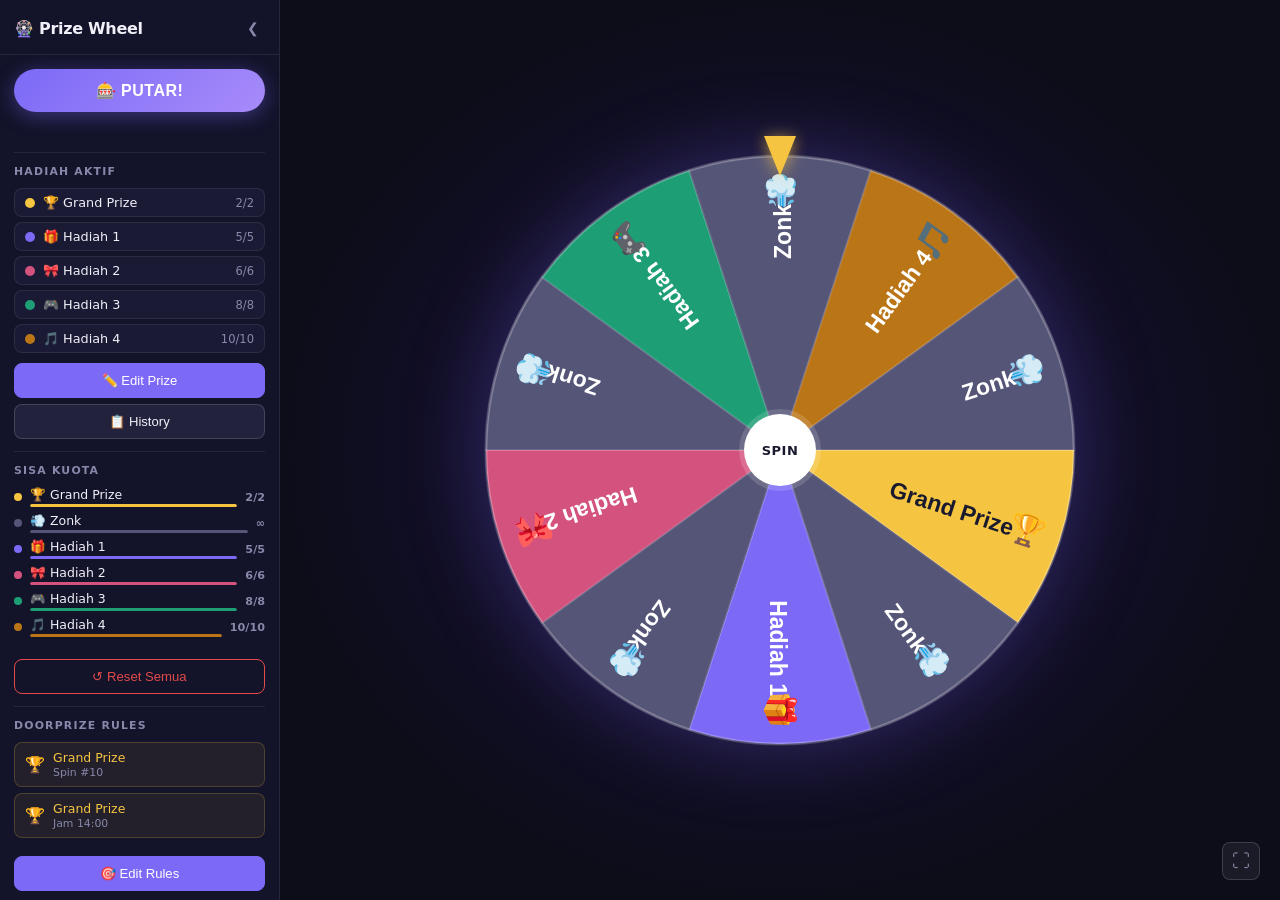
==== index.html @ 8d63a231 "Initial commit: prize spin wheel app Standalone HTML/CSS/JS spin wheel with configurable prizes, quo" ====
<!DOCTYPE html>
<html lang="id">
<head>
  <meta charset="UTF-8"/>
  <meta name="viewport" content="width=device-width, initial-scale=1.0"/>
  <title>Prize Wheel</title>
  <link rel="stylesheet" href="style.css"/>
</head>
<body>

  <!-- ═══ SIDEBAR ═══ -->
  <aside id="sidebar" class="sidebar">
    <div class="sidebar-header">
      <span class="sidebar-logo">🎡 Prize Wheel</span>
      <button class="icon-btn" id="sidebarToggle" title="Sembunyikan sidebar">&#10094;</button>
    </div>

    <div class="sidebar-body">

      <!-- Spin button -->
      <button class="spin-btn" id="spinBtn">🎰 PUTAR!</button>
      <p id="spinStatus" class="spin-status"></p>

      <hr class="divider"/>

      <!-- Prize list ringkas -->
      <div class="section-label">HADIAH AKTIF</div>
      <div id="prizeList" class="prize-list"></div>

      <div class="sidebar-actions">
        <button class="action-btn accent" id="openEditBtn">✏️ Edit Prize</button>
        <button class="action-btn" id="openHistoryBtn">📋 History</button>
      </div>

      <hr class="divider"/>

      <!-- Quota summary -->
      <div class="section-label">SISA KUOTA</div>
      <div id="quotaList" class="quota-list"></div>

      <button class="action-btn danger" id="resetBtn" style="margin-top:12px">↺ Reset Semua</button>

      <hr class="divider"/>

      <!-- Doorprize Rules -->
      <div class="section-label">DOORPRIZE RULES</div>
      <div id="ruleList" class="rule-list"></div>
      <button class="action-btn accent" id="openRulesBtn" style="margin-top:8px">🎯 Edit Rules</button>
    </div>
  </aside>

  <!-- Sidebar collapsed tab -->
  <button id="sidebarTab" class="sidebar-tab" title="Buka sidebar">&#10095;</button>

  <!-- ═══ MAIN AREA ═══ -->
  <main id="mainArea" class="main-area">
    <div class="wheel-wrap" id="wheelWrap">
      <div class="pointer"></div>
      <canvas id="wheelCanvas"></canvas>
      <div class="center-hub" id="centerHub">SPIN</div>
    </div>
    <button class="fullscreen-btn" id="fullscreenBtn" title="Fullscreen">⛶</button>
  </main>

  <!-- ═══ RESULT MODAL ═══ -->
  <div id="resultModal" class="overlay" aria-hidden="true">
    <div class="modal-box result-modal-box">
      <div id="modalEmoji" class="modal-emoji"></div>
      <div id="modalTitle" class="modal-title"></div>
      <div id="modalSub"   class="modal-sub"></div>
      <button onclick="closeResult()" class="modal-btn">Lanjutkan ›</button>
    </div>
  </div>

  <!-- ═══ EDIT PRIZE MODAL ═══ -->
  <div id="editModal" class="overlay" aria-hidden="true">
    <div class="modal-box edit-modal-box">
      <div class="modal-header">
        <h2>✏️ Edit Prize</h2>
        <button class="icon-btn" onclick="closeEdit()">✕</button>
      </div>

      <div class="edit-table-wrap">
        <table class="edit-table" id="editTable">
          <thead>
            <tr>
              <th>Emoji</th>
              <th>Nama Prize</th>
              <th>Kuota</th>
              <th>Warna</th>
              <th>Tipe</th>
              <th></th>
            </tr>
          </thead>
          <tbody id="editTableBody"></tbody>
        </table>
      </div>

      <div class="modal-footer">
        <button class="action-btn" id="addPrizeBtn">+ Tambah Hadiah</button>
        <button class="action-btn" id="addZonkBtn">+ Tambah Zonk</button>
        <div style="flex:1"></div>
        <button class="action-btn" onclick="closeEdit()">Batal</button>
        <button class="action-btn accent" onclick="saveEdit()">💾 Simpan</button>
      </div>
    </div>
  </div>

  <!-- ═══ HISTORY MODAL ═══ -->
  <div id="historyModal" class="overlay" aria-hidden="true">
    <div class="modal-box history-modal-box">
      <div class="modal-header">
        <h2>📋 History & Logs</h2>
        <div style="display:flex;gap:8px;align-items:center">
          <button class="action-btn danger sm" onclick="clearHistory()">Hapus Semua</button>
          <button class="icon-btn" onclick="closeHistory()">✕</button>
        </div>
      </div>
      <div id="historyBody" class="history-body"></div>
    </div>
  </div>

  <!-- ═══ DOORPRIZE RESULT MODAL ═══ -->
  <div id="doorprizeModal" class="overlay" aria-hidden="true">
    <div class="modal-box result-modal-box doorprize-modal-box">
      <div class="doorprize-crown">👑</div>
      <div class="doorprize-label">DOORPRIZE SPECIAL!</div>
      <div id="dpEmoji" class="modal-emoji"></div>
      <div id="dpTitle" class="modal-title win"></div>
      <div id="dpSub"   class="modal-sub"></div>
      <button onclick="closeDoorprize()" class="modal-btn doorprize-btn">🎉 Klaim Hadiah!</button>
    </div>
  </div>

  <!-- ═══ EDIT RULES MODAL ═══ -->
  <div id="rulesModal" class="overlay" aria-hidden="true">
    <div class="modal-box edit-modal-box">
      <div class="modal-header">
        <h2>🎯 Edit Doorprize Rules</h2>
        <button class="icon-btn" onclick="closeRules()">✕</button>
      </div>
      <div class="edit-table-wrap">
        <p style="font-size:0.8rem;color:var(--text2);margin-bottom:12px">
          Set rule kapan spin tertentu <strong>pasti</strong> mendapat hadiah doorprize.<br>
          Kosongkan Spin # atau Jam jika tidak ingin pakai trigger tersebut.
        </p>
        <table class="edit-table" id="rulesTable">
          <thead>
            <tr>
              <th>Hadiah</th>
              <th>Spin ke-#</th>
              <th>Jam (HH:MM)</th>
              <th>Tanggal</th>
              <th>Status</th>
              <th></th>
            </tr>
          </thead>
          <tbody id="rulesTableBody"></tbody>
        </table>
      </div>
      <div class="modal-footer">
        <button class="action-btn" id="addRuleBtn">+ Tambah Rule</button>
        <div style="flex:1"></div>
        <button class="action-btn" onclick="closeRules()">Batal</button>
        <button class="action-btn accent" onclick="saveRules()">💾 Simpan</button>
      </div>
    </div>
  </div>

  <!-- ═══ NOTIFICATION ═══ -->
  <div id="notif" class="notif"></div>

  <!-- ═══ CONFETTI ═══ -->
  <canvas id="confettiCanvas" class="confetti-canvas"></canvas>

  <script src="wheel.js"></script>
</body>
</html>
---- style.css ----
/* ═══════════════════════════════════════════
   BASE
═══════════════════════════════════════════ */
*, *::before, *::after { box-sizing: border-box; margin: 0; padding: 0; }

:root {
  --sb-w: 280px;
  --bg:      #0d0d1a;
  --bg2:     #13132a;
  --card:    #1a1a35;
  --card2:   #22223d;
  --border:  rgba(255,255,255,0.08);
  --border2: rgba(255,255,255,0.15);
  --text:    #f0f0f8;
  --text2:   #8888aa;
  --accent:  #7c6af7;
  --accent2: #a78bfa;
  --gold:    #f5c542;
  --red:     #e24b4a;
  --green:   #1d9e75;
  --radius:  10px;
}

html, body {
  height: 100%;
  background: var(--bg);
  color: var(--text);
  font-family: 'Segoe UI', system-ui, -apple-system, sans-serif;
  overflow: hidden;
}

/* ═══════════════════════════════════════════
   LAYOUT
═══════════════════════════════════════════ */
body {
  display: flex;
  height: 100vh;
}

/* ═══════════════════════════════════════════
   SIDEBAR
═══════════════════════════════════════════ */
.sidebar {
  width: var(--sb-w);
  min-width: var(--sb-w);
  background: var(--bg2);
  border-right: 1px solid var(--border);
  display: flex;
  flex-direction: column;
  transition: transform 0.3s ease, min-width 0.3s ease, width 0.3s ease;
  overflow: hidden;
  z-index: 100;
}

.sidebar.hidden {
  transform: translateX(calc(-1 * var(--sb-w)));
  min-width: 0;
  width: 0;
}

.sidebar-header {
  display: flex;
  align-items: center;
  justify-content: space-between;
  padding: 16px 14px 14px;
  border-bottom: 1px solid var(--border);
  flex-shrink: 0;
}

.sidebar-logo {
  font-size: 1rem;
  font-weight: 600;
  letter-spacing: -0.3px;
}

.sidebar-body {
  flex: 1;
  overflow-y: auto;
  padding: 14px;
  display: flex;
  flex-direction: column;
  gap: 10px;
}

.sidebar-body::-webkit-scrollbar { width: 4px; }
.sidebar-body::-webkit-scrollbar-thumb { background: rgba(255,255,255,0.1); border-radius: 2px; }

.sidebar-tab {
  position: fixed;
  left: 0;
  top: 50%;
  transform: translateY(-50%);
  width: 22px;
  height: 56px;
  background: var(--card);
  border: 1px solid var(--border2);
  border-left: none;
  border-radius: 0 var(--radius) var(--radius) 0;
  color: var(--text2);
  cursor: pointer;
  display: none;
  align-items: center;
  justify-content: center;
  font-size: 12px;
  z-index: 101;
  transition: background 0.15s;
}

.sidebar-tab:hover { background: var(--card2); color: var(--text); }
.sidebar-tab.visible { display: flex; }

/* ═══════════════════════════════════════════
   MAIN AREA
═══════════════════════════════════════════ */
.main-area {
  flex: 1;
  display: flex;
  align-items: center;
  justify-content: center;
  position: relative;
  background: radial-gradient(ellipse at center, #1a1040 0%, #0d0d1a 70%);
  min-width: 0;
}

.wheel-wrap {
  position: relative;
  display: flex;
  align-items: center;
  justify-content: center;
}

#wheelCanvas {
  border-radius: 50%;
  display: block;
  filter: drop-shadow(0 0 40px rgba(124,106,247,0.3));
}

.pointer {
  position: absolute;
  top: 0;
  left: 50%;
  transform: translateX(-50%) translateY(-14px);
  width: 0; height: 0;
  border-left: 16px solid transparent;
  border-right: 16px solid transparent;
  border-top: 40px solid var(--gold);
  z-index: 10;
  filter: drop-shadow(0 2px 8px rgba(245,197,66,0.7));
}

.pointer::after {
  content: '';
  position: absolute;
  top: -40px; left: -8px;
  width: 16px; height: 16px;
  background: var(--gold);
  border-radius: 50%;
}

.center-hub {
  position: absolute;
  top: 50%; left: 50%;
  transform: translate(-50%, -50%);
  width: 60px; height: 60px;
  background: #fff;
  border-radius: 50%;
  display: flex; align-items: center; justify-content: center;
  font-weight: 700; font-size: 11px; color: #1a1a2e;
  letter-spacing: 0.5px;
  box-shadow: 0 0 0 5px rgba(255,255,255,0.15);
  z-index: 5;
  cursor: pointer;
  transition: transform 0.1s;
}

.center-hub:hover { transform: translate(-50%,-50%) scale(1.06); }

.fullscreen-btn {
  position: absolute;
  bottom: 20px; right: 20px;
  background: rgba(255,255,255,0.06);
  border: 1px solid var(--border2);
  color: var(--text2);
  width: 38px; height: 38px;
  border-radius: 8px;
  font-size: 18px;
  cursor: pointer;
  transition: all 0.15s;
  display: flex; align-items: center; justify-content: center;
}

.fullscreen-btn:hover { background: rgba(255,255,255,0.12); color: var(--text); }

/* ═══════════════════════════════════════════
   SPIN BUTTON & STATUS
═══════════════════════════════════════════ */
.spin-btn {
  width: 100%;
  padding: 12px;
  font-size: 1rem;
  font-weight: 700;
  background: linear-gradient(135deg, var(--accent), var(--accent2));
  color: #fff;
  border: none;
  border-radius: 50px;
  cursor: pointer;
  transition: transform 0.15s, box-shadow 0.15s, opacity 0.15s;
  box-shadow: 0 4px 20px rgba(124,106,247,0.4);
  letter-spacing: 0.5px;
}

.spin-btn:hover:not(:disabled) {
  transform: translateY(-2px);
  box-shadow: 0 8px 28px rgba(124,106,247,0.55);
}

.spin-btn:disabled { opacity: 0.35; cursor: not-allowed; transform: none; box-shadow: none; }

.spin-status {
  font-size: 0.78rem;
  color: var(--text2);
  text-align: center;
  font-style: italic;
  min-height: 18px;
}

/* ═══════════════════════════════════════════
   MISC SIDEBAR COMPONENTS
═══════════════════════════════════════════ */
.divider { border: none; border-top: 1px solid var(--border); margin: 2px 0; }

.section-label {
  font-size: 0.68rem;
  font-weight: 600;
  letter-spacing: 1.2px;
  color: var(--text2);
  text-transform: uppercase;
}

.prize-list {
  display: flex;
  flex-direction: column;
  gap: 5px;
}

.prize-chip {
  display: flex;
  align-items: center;
  gap: 8px;
  padding: 6px 10px;
  border-radius: 8px;
  background: var(--card);
  border: 1px solid var(--border);
  font-size: 0.8rem;
}

.prize-chip .chip-dot {
  width: 10px; height: 10px;
  border-radius: 50%;
  flex-shrink: 0;
}

.prize-chip .chip-name { flex: 1; font-weight: 500; }
.prize-chip .chip-quota { font-size: 0.72rem; color: var(--text2); }
.prize-chip.depleted { opacity: 0.35; }

.sidebar-actions {
  display: flex;
  flex-direction: column;
  gap: 6px;
}

/* Quota list */
.quota-list { display: flex; flex-direction: column; gap: 6px; }

.quota-item {
  display: flex;
  align-items: center;
  gap: 8px;
  font-size: 0.78rem;
}

.quota-dot { width: 8px; height: 8px; border-radius: 50%; flex-shrink: 0; }

.quota-info { flex: 1; min-width: 0; }

.quota-name {
  white-space: nowrap;
  overflow: hidden;
  text-overflow: ellipsis;
  font-weight: 500;
  margin-bottom: 2px;
}

.quota-bar { height: 3px; background: rgba(255,255,255,0.07); border-radius: 2px; overflow: hidden; }
.quota-bar-fill { height: 100%; border-radius: 2px; transition: width 0.4s ease; }
.quota-num { font-size: 0.7rem; color: var(--text2); font-weight: 600; flex-shrink: 0; }
.quota-item.empty { opacity: 0.3; }

/* ═══════════════════════════════════════════
   BUTTONS
═══════════════════════════════════════════ */
.action-btn {
  padding: 9px 14px;
  font-size: 0.82rem;
  font-weight: 500;
  background: var(--card2);
  color: var(--text);
  border: 1px solid var(--border2);
  border-radius: 8px;
  cursor: pointer;
  transition: all 0.15s;
  white-space: nowrap;
}

.action-btn:hover { background: rgba(255,255,255,0.1); }
.action-btn.accent { background: var(--accent); border-color: var(--accent); color: #fff; }
.action-btn.accent:hover { background: var(--accent2); }
.action-btn.danger { background: transparent; border-color: var(--red); color: var(--red); }
.action-btn.danger:hover { background: rgba(226,75,74,0.1); }
.action-btn.sm { padding: 6px 10px; font-size: 0.75rem; }

.icon-btn {
  background: transparent;
  border: none;
  color: var(--text2);
  cursor: pointer;
  font-size: 14px;
  padding: 4px 6px;
  border-radius: 6px;
  transition: all 0.15s;
}

.icon-btn:hover { background: rgba(255,255,255,0.07); color: var(--text); }

/* ═══════════════════════════════════════════
   OVERLAYS & MODALS
═══════════════════════════════════════════ */
.overlay {
  display: none;
  position: fixed;
  inset: 0;
  background: rgba(0,0,0,0.75);
  align-items: center;
  justify-content: center;
  z-index: 1000;
  backdrop-filter: blur(6px);
  padding: 20px;
}

.overlay.show { display: flex; }

.modal-box {
  background: var(--bg2);
  border: 1px solid var(--border2);
  border-radius: 16px;
  overflow: hidden;
  display: flex;
  flex-direction: column;
  animation: popIn 0.3s cubic-bezier(0.34,1.56,0.64,1);
}

@keyframes popIn {
  from { transform: scale(0.8); opacity: 0; }
  to   { transform: scale(1);   opacity: 1; }
}

.modal-header {
  display: flex;
  align-items: center;
  justify-content: space-between;
  padding: 16px 20px;
  border-bottom: 1px solid var(--border);
  flex-shrink: 0;
}

.modal-header h2 { font-size: 1rem; font-weight: 600; }

.modal-footer {
  display: flex;
  align-items: center;
  gap: 8px;
  padding: 14px 20px;
  border-top: 1px solid var(--border);
  flex-shrink: 0;
  flex-wrap: wrap;
}

/* Result modal */
.result-modal-box {
  max-width: 360px;
  width: 100%;
  text-align: center;
  padding: 40px 48px;
}

.modal-emoji { font-size: 4rem; margin-bottom: 12px; }
.modal-title { font-size: 1.6rem; font-weight: 700; margin-bottom: 8px; }
.modal-title.win  { color: var(--gold); }
.modal-title.zonk { color: var(--text2); }
.modal-sub  { font-size: 0.9rem; color: var(--text2); margin-bottom: 24px; line-height: 1.6; }
.modal-btn  {
  padding: 12px 40px;
  background: linear-gradient(135deg, var(--accent), var(--accent2));
  color: #fff; border: none; border-radius: 50px;
  font-size: 1rem; font-weight: 600; cursor: pointer;
}

/* Edit modal */
.edit-modal-box {
  width: min(820px, 95vw);
  max-height: 85vh;
}

.edit-table-wrap {
  flex: 1;
  overflow-y: auto;
  padding: 16px 20px;
}

.edit-table-wrap::-webkit-scrollbar { width: 4px; }
.edit-table-wrap::-webkit-scrollbar-thumb { background: rgba(255,255,255,0.1); border-radius: 2px; }

.edit-table {
  width: 100%;
  border-collapse: collapse;
  font-size: 0.85rem;
}

.edit-table th {
  text-align: left;
  padding: 8px 10px;
  font-size: 0.7rem;
  font-weight: 600;
  letter-spacing: 1px;
  text-transform: uppercase;
  color: var(--text2);
  border-bottom: 1px solid var(--border);
}

.edit-table td {
  padding: 8px 10px;
  border-bottom: 1px solid rgba(255,255,255,0.04);
  vertical-align: middle;
}

.edit-table tr:last-child td { border-bottom: none; }

.edit-table tr.zonk-row td { opacity: 0.7; }

.edit-table input[type="text"],
.edit-table input[type="number"] {
  background: var(--card);
  border: 1px solid var(--border2);
  border-radius: 6px;
  color: var(--text);
  padding: 6px 10px;
  font-size: 0.85rem;
  width: 100%;
  outline: none;
  transition: border-color 0.15s;
}

.edit-table input[type="text"]:focus,
.edit-table input[type="number"]:focus {
  border-color: var(--accent);
}

.edit-table input[type="number"] { width: 70px; }

.edit-table input[type="color"] {
  width: 36px; height: 30px;
  border: 1px solid var(--border2);
  border-radius: 6px;
  background: transparent;
  cursor: pointer;
  padding: 2px;
}

.type-badge {
  display: inline-block;
  padding: 2px 8px;
  border-radius: 20px;
  font-size: 0.7rem;
  font-weight: 600;
}

.type-badge.prize { background: rgba(124,106,247,0.2); color: var(--accent2); }
.type-badge.zonk  { background: rgba(255,255,255,0.06); color: var(--text2); }

.del-btn {
  background: transparent;
  border: 1px solid rgba(226,75,74,0.3);
  color: var(--red);
  border-radius: 6px;
  padding: 4px 8px;
  font-size: 0.75rem;
  cursor: pointer;
  transition: all 0.15s;
}

.del-btn:hover { background: rgba(226,75,74,0.15); }

/* History modal */
.history-modal-box {
  width: min(700px, 95vw);
  max-height: 85vh;
}

.history-body {
  flex: 1;
  overflow-y: auto;
  padding: 16px 20px;
}

.history-body::-webkit-scrollbar { width: 4px; }
.history-body::-webkit-scrollbar-thumb { background: rgba(255,255,255,0.1); border-radius: 2px; }

.history-empty-msg {
  text-align: center;
  color: var(--text2);
  font-style: italic;
  font-size: 0.875rem;
  padding: 32px 0;
}

.history-group { margin-bottom: 20px; }

.history-date {
  font-size: 0.7rem;
  font-weight: 600;
  letter-spacing: 1px;
  text-transform: uppercase;
  color: var(--text2);
  margin-bottom: 8px;
  padding-bottom: 4px;
  border-bottom: 1px solid var(--border);
}

.history-row {
  display: grid;
  grid-template-columns: 36px 1fr auto auto;
  align-items: center;
  gap: 10px;
  padding: 10px 12px;
  border-radius: 8px;
  margin-bottom: 4px;
  background: var(--card);
  border: 1px solid var(--border);
  font-size: 0.85rem;
}

.history-row.win-row { border-color: rgba(245,197,66,0.2); }
.history-row.zonk-row { opacity: 0.6; }

.history-emoji { font-size: 1.3rem; text-align: center; }
.history-name  { font-weight: 500; }
.history-name.zonk { color: var(--text2); }
.history-spin  { font-size: 0.7rem; color: var(--text2); }
.history-time  {
  font-size: 0.75rem;
  color: var(--text2);
  font-variant-numeric: tabular-nums;
}

/* ═══════════════════════════════════════════
   NOTIFICATION
═══════════════════════════════════════════ */
.notif {
  position: fixed;
  bottom: 28px; left: 50%;
  transform: translateX(-50%) translateY(20px);
  background: #2a1515;
  border: 1px solid var(--red);
  color: #fca5a5;
  padding: 10px 24px;
  border-radius: 50px;
  font-size: 0.85rem;
  font-weight: 500;
  z-index: 2000;
  opacity: 0;
  pointer-events: none;
  transition: opacity 0.3s, transform 0.3s;
  white-space: nowrap;
}

.notif.show { opacity: 1; transform: translateX(-50%) translateY(0); }
.notif.success { background: #0d2a1e; border-color: var(--green); color: #6ee7b7; }

/* ═══════════════════════════════════════════
   CONFETTI
═══════════════════════════════════════════ */
.confetti-canvas {
  position: fixed;
  inset: 0;
  pointer-events: none;
  z-index: 1500;
}

/* ═══════════════════════════════════════════
   DOORPRIZE
═══════════════════════════════════════════ */
.rule-list {
  display: flex;
  flex-direction: column;
  gap: 6px;
}

.rule-chip {
  display: flex;
  align-items: center;
  gap: 8px;
  padding: 7px 10px;
  border-radius: 8px;
  background: rgba(245,197,66,0.07);
  border: 1px solid rgba(245,197,66,0.2);
  font-size: 0.78rem;
}

.rule-chip .rule-icon { font-size: 1rem; flex-shrink: 0; }
.rule-chip .rule-info { flex: 1; min-width: 0; }
.rule-chip .rule-name { font-weight: 500; color: var(--gold); white-space: nowrap; overflow: hidden; text-overflow: ellipsis; }
.rule-chip .rule-trigger { font-size: 0.68rem; color: var(--text2); margin-top: 1px; }
.rule-chip.used { opacity: 0.35; }
.rule-chip.used .rule-name { text-decoration: line-through; }

/* Doorprize modal */
.doorprize-modal-box {
  border-color: var(--gold) !important;
  box-shadow: 0 0 60px rgba(245,197,66,0.35) !important;
  animation: doorprizePopIn 0.5s cubic-bezier(0.34,1.56,0.64,1) !important;
}

@keyframes doorprizePopIn {
  0%   { transform: scale(0.5) rotate(-5deg); opacity: 0; }
  60%  { transform: scale(1.05) rotate(1deg); opacity: 1; }
  100% { transform: scale(1) rotate(0deg); opacity: 1; }
}

.doorprize-crown {
  font-size: 2.5rem;
  animation: crownBounce 0.8s ease infinite alternate;
  margin-bottom: 4px;
}

@keyframes crownBounce {
  from { transform: translateY(0) rotate(-5deg); }
  to   { transform: translateY(-8px) rotate(5deg); }
}

.doorprize-label {
  font-size: 0.75rem;
  font-weight: 700;
  letter-spacing: 2px;
  color: var(--gold);
  text-transform: uppercase;
  margin-bottom: 8px;
  animation: pulse 1s ease infinite alternate;
}

@keyframes pulse {
  from { opacity: 0.7; }
  to   { opacity: 1; }
}

.doorprize-btn {
  background: linear-gradient(135deg, #f5c542, #e0a800) !important;
  color: #1a1a00 !important;
  font-weight: 700 !important;
  box-shadow: 0 4px 20px rgba(245,197,66,0.4);
}

/* Wheel glow effect saat doorprize */
.wheel-glow {
  filter: drop-shadow(0 0 30px rgba(245,197,66,0.8)) drop-shadow(0 0 60px rgba(245,197,66,0.4)) !important;
  transition: filter 0.3s;
}

/* Rules table */
.rules-select {
  background: var(--card);
  border: 1px solid var(--border2);
  border-radius: 6px;
  color: var(--text);
  padding: 6px 8px;
  font-size: 0.82rem;
  width: 100%;
  outline: none;
}

.status-badge {
  display: inline-block;
  padding: 2px 8px;
  border-radius: 20px;
  font-size: 0.68rem;
  font-weight: 600;
}

.status-badge.active   { background: rgba(29,158,117,0.2); color: #6ee7b7; }
.status-badge.used     { background: rgba(255,255,255,0.06); color: var(--text2); }
.status-badge.waiting  { background: rgba(245,197,66,0.15); color: var(--gold); }
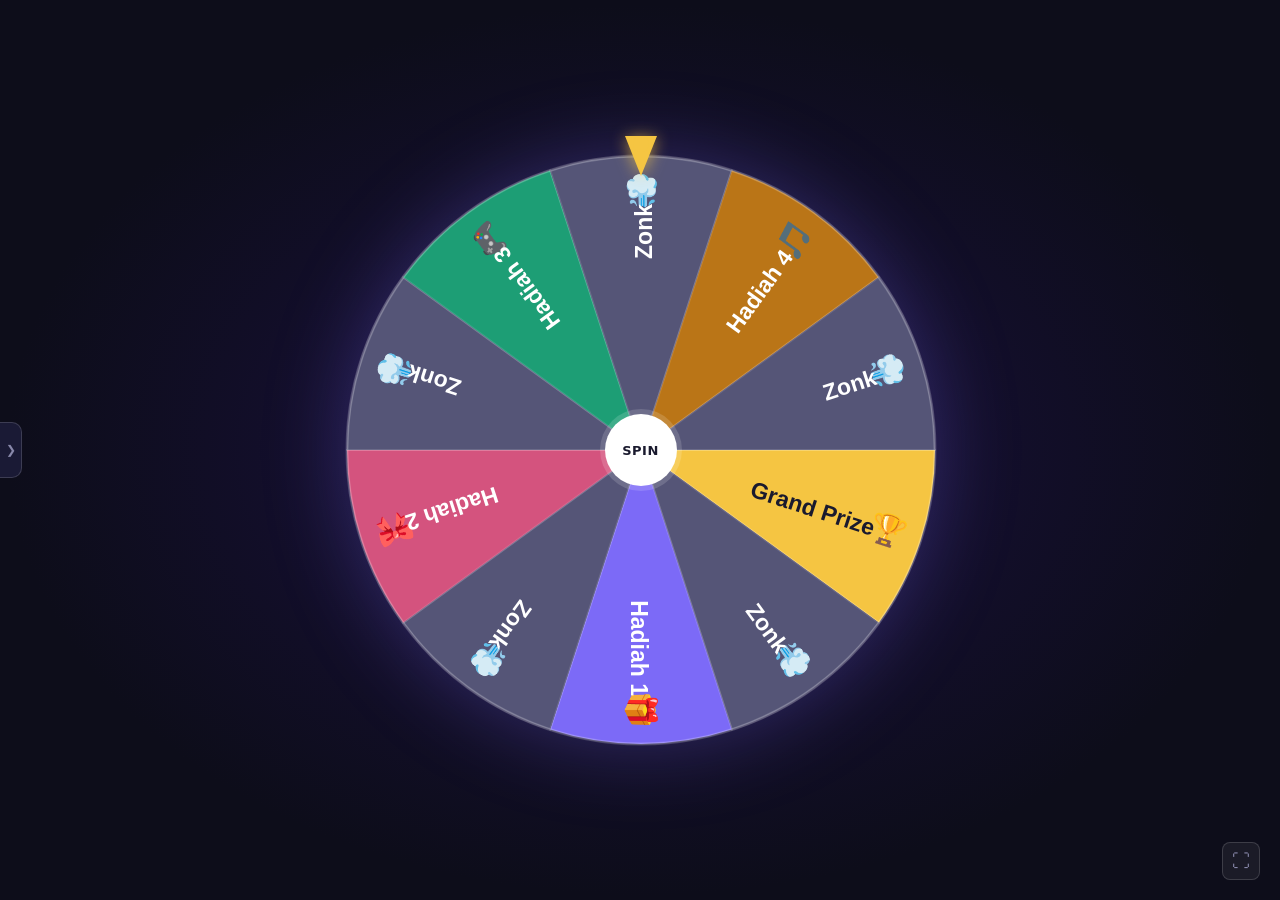
==== commit 0ad8e8a2: "Add Export/Import for moving state between devices Export downloads a JSON backup (prize config, rem" ====
--- a/index.html
+++ b/index.html
@@ -46,6 +46,16 @@
       <div class="section-label">DOORPRIZE RULES</div>
       <div id="ruleList" class="rule-list"></div>
       <button class="action-btn accent" id="openRulesBtn" style="margin-top:8px">🎯 Edit Rules</button>
+
+      <hr class="divider"/>
+
+      <!-- Backup / pindah device -->
+      <div class="section-label">BACKUP</div>
+      <div class="sidebar-actions">
+        <button class="action-btn" id="exportBtn">⬇️ Export</button>
+        <button class="action-btn" id="importBtn">⬆️ Import</button>
+      </div>
+      <input type="file" id="importFileInput" accept="application/json" style="display:none"/>
     </div>
   </aside>
 
--- a/style.css
+++ b/style.css
@@ -297,6 +297,25 @@
 .quota-num { font-size: 0.7rem; color: var(--text2); font-weight: 600; flex-shrink: 0; }
 .quota-item.empty { opacity: 0.3; }
 
+.topup-btn {
+  flex-shrink: 0;
+  width: 18px;
+  height: 18px;
+  border-radius: 50%;
+  border: 1px solid var(--accent);
+  background: var(--accent);
+  color: #fff;
+  font-size: 0.85rem;
+  font-weight: 700;
+  line-height: 1;
+  cursor: pointer;
+  display: flex;
+  align-items: center;
+  justify-content: center;
+  transition: background 0.15s, transform 0.15s;
+}
+.topup-btn:hover { background: var(--accent2); border-color: var(--accent2); transform: scale(1.1); }
+
 /* ═══════════════════════════════════════════
    BUTTONS
 ═══════════════════════════════════════════ */
